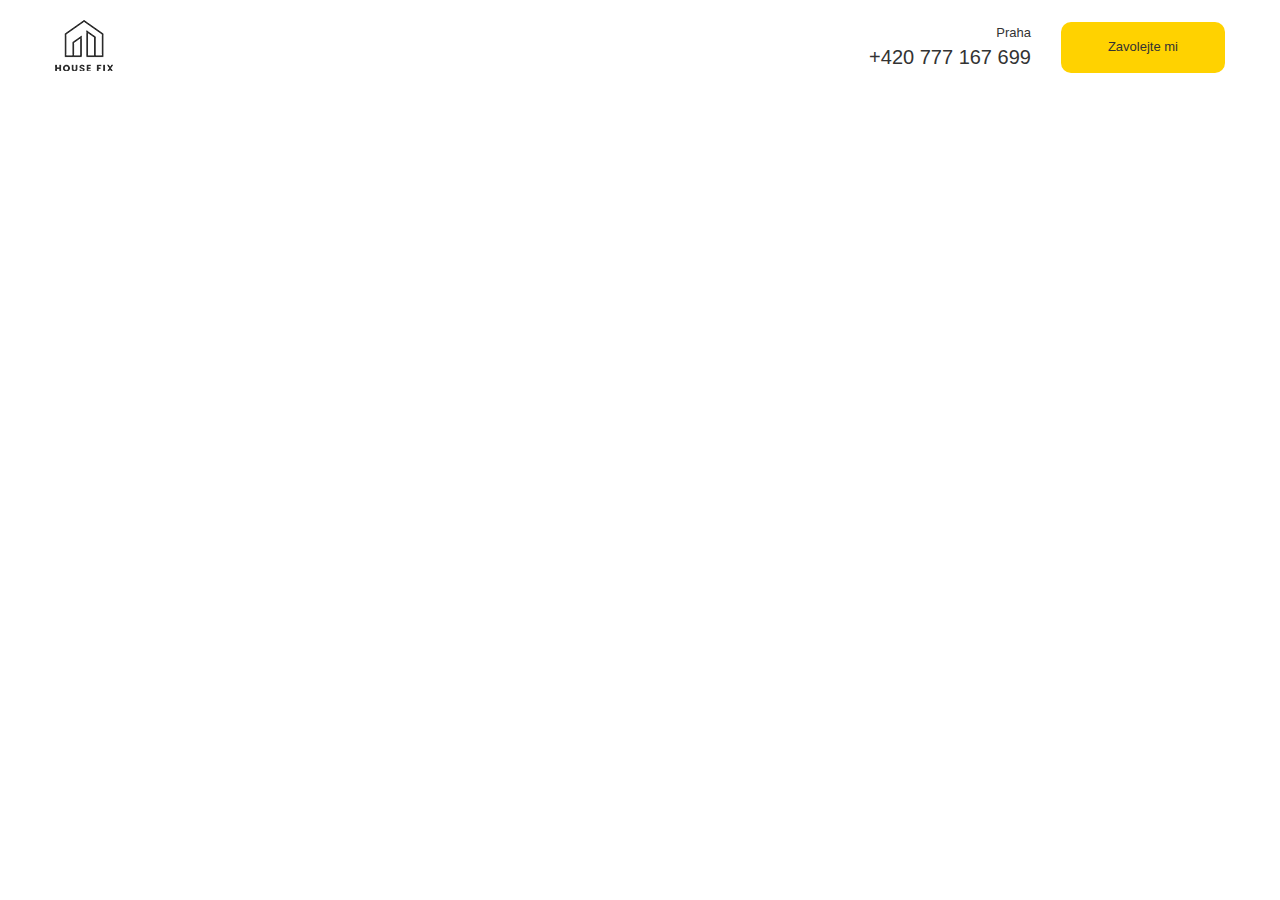
==== src/index.html @ c39a49cf "Vytvoření struktury headru, napojení normalize.css, kodovaní webu a responzivita" ====
<!DOCTYPE html>
<html lang="cz">
<head>
    <meta charset="UTF-8">
    <meta http-equiv="X-UA-Compatible" content="IE=edge">
    <meta name="viewport" content="width=device-width, initial-scale=1.0">
    <title>HouseFix</title>
    <link rel="stylesheet" href="css/normalize.css">
    <link rel="stylesheet" href="css/style.css">
</head>
<body>
    <header class="header">
        <div class="container">
            <div class="header-block">
                <div class="header__logo">
                    <img src="img/Logo.png" alt="logo">
                </div>
                <div class="header__info">
                    <div class="header__contacts">
                        <span class="header__adress">Praha</span>
                        <a href="tel:+420777169" class="header__phone">+420 777 167 699</a>
                    </div>
                    <button class="button header__button">Zavolejte mi</button>
                </div>
            </div>
        </div>
    </header>
 
</body>
</html>
---- src/css/style.css ----
body {
  font-family: sans-serif;
}

img {
  max-width: 100%;
}

.container {
  max-width: 1170px;
  width: 96%;
  margin: auto;
}

.button {
  background-color: #ffd200;
  color: #333;
  border: none;
}

.header {
  padding: 20px 0px;
}
.header-block {
  display: flex;
  justify-content: space-between;
  align-items: center;
}
.header__info {
  display: flex;
  text-align: right;
}
.header__contacts {
  flex-direction: column;
  display: flex;
  justify-content: center;
}
@media (max-width: 640px) {
  .header__contacts {
    display: none;
  }
}
.header__adress {
  color: #333;
  font-size: 13px;
  font-weight: 400;
}
.header__phone {
  font-size: 20px;
  font-weight: 400;
  color: #333;
  text-decoration: none;
  display: block;
  margin-top: 5px;
}
.header__button {
  padding: 18px 47px;
  border-radius: 10px;
  margin-left: 30px;
  font-size: 13px;
}/*# sourceMappingURL=style.css.map */
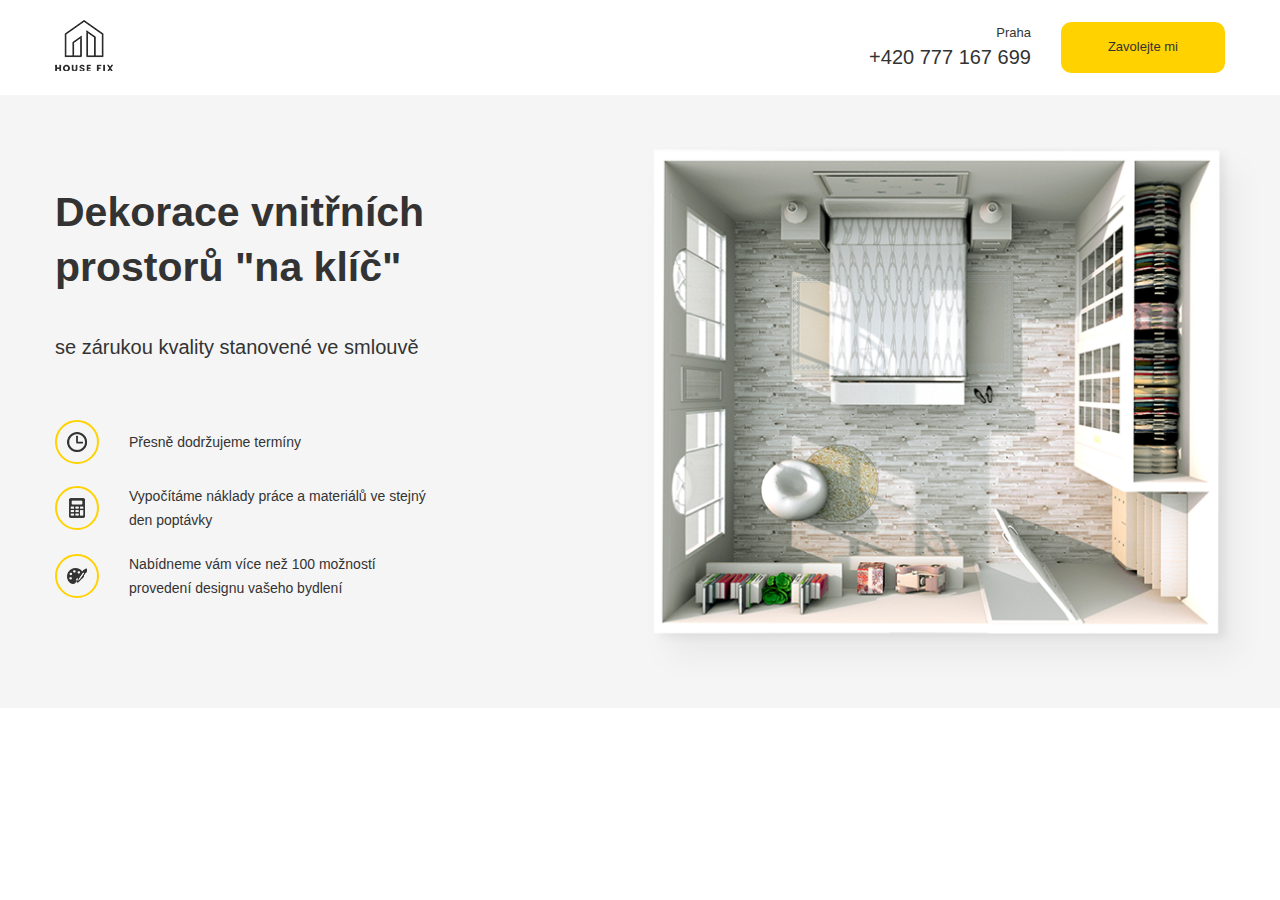
==== commit 12e2358e: "Hlavní stránku, front page, responzivitu" ====
--- a/src/index.html
+++ b/src/index.html
@@ -26,5 +26,45 @@
         </div>
     </header>
  
+    <main>
+        <section class="main">
+            <div class="container">
+                <div class="main-block">
+                    <div class="main-text">
+                        <h1 class="main-text__title">Dekorace vnitřních prostorů "na klíč"</h1>
+                        <span class="main-text__subtitle">se zárukou kvality stanovené ve smlouvě</span>
+                        <ul class="main-list">
+                            <li class="main-list__item">
+                                <div class="main-list__image">
+                                    <img src="img/clock.png" alt="hodiny">
+                                </div>
+                                <span class="main-list__text">Přesně dodržujeme termíny</span>
+                            </li>
+                            <li class="main-list__item">
+                                <div class="main-list__image">
+                                    <img src="img/calculator.png" alt="kalkulačka">
+                                </div>
+                                <span class="main-list__text">Vypočítáme náklady práce 
+                                     a materiálů ve stejný den poptávky 
+                                    </span>
+                            </li>
+                            <li class="main-list__item">
+                                <div class="main-list__image">
+                                    <img src="img/paint.png" alt="malovani">
+                                </div>
+                                <span class="main-list__text">Nabídneme vám více než 100 možností
+                                  provedení designu vašeho bydlení
+                                    </span>
+                            </li>
+                            
+                        </ul>
+                    </div>
+                    <div class="main-image">
+                        <img src="/src/img/main-image.png" alt="Rozpoložení bytu">
+                    </div>
+                </div>
+            </div>
+        </section>
+    </main>
 </body>
 </html>--- a/src/css/style.css
+++ b/src/css/style.css
@@ -58,4 +58,103 @@
   border-radius: 10px;
   margin-left: 30px;
   font-size: 13px;
+}
+
+.main {
+  background-color: #f5f5f5;
+}
+.main-block {
+  display: flex;
+  padding: 40px 0 15px 0;
+}
+@media (max-width: 1200px) {
+  .main-block {
+    flex-direction: column;
+  }
+}
+.main-text {
+  flex-basis: 50%;
+}
+@media (max-width: 1200px) {
+  .main-text {
+    margin-bottom: 30px;
+  }
+}
+.main-text__title {
+  color: #333;
+  font-size: 41px;
+  padding-right: 200px;
+  line-height: 55px;
+  margin: 50px 0 20px 0px;
+}
+@media (max-width: 1200px) {
+  .main-text__title {
+    padding-right: 10px;
+  }
+}
+@media (max-width: 640px) {
+  .main-text__title {
+    font-size: 30px;
+    line-height: 1.4;
+  }
+}
+.main-text__subtitle {
+  color: #333;
+  font-size: 20px;
+  line-height: 65px;
+}
+@media (max-width: 640px) {
+  .main-text__subtitle {
+    font-size: 16px;
+    line-height: 1.4;
+  }
+}
+.main-image {
+  margin-right: -45px;
+}
+@media (max-width: 1200px) {
+  .main-image {
+    width: 100%;
+  }
+}
+.main-list {
+  margin: 40px 0 0 0;
+  padding: 0;
+}
+@media (max-width: 640px) {
+  .main-list {
+    margin: 30px 0 0 0;
+  }
+}
+.main-list__item {
+  display: flex;
+  align-items: center;
+  margin-bottom: 20px;
+}
+@media (max-width: 640px) {
+  .main-list__item {
+    margin-bottom: 15px;
+  }
+}
+.main-list__image {
+  width: 40px;
+  height: 40px;
+  border: 2px solid #ffd200;
+  border-radius: 50px;
+  display: flex;
+  align-items: center;
+  justify-content: center;
+  margin-right: 30px;
+}
+.main-list__text {
+  font-size: 14px;
+  line-height: 24px;
+  color: #333;
+  max-width: 300px;
+}
+@media (max-width: 640px) {
+  .main-list__text {
+    font-size: 12px;
+    min-width: 250px;
+  }
 }/*# sourceMappingURL=style.css.map */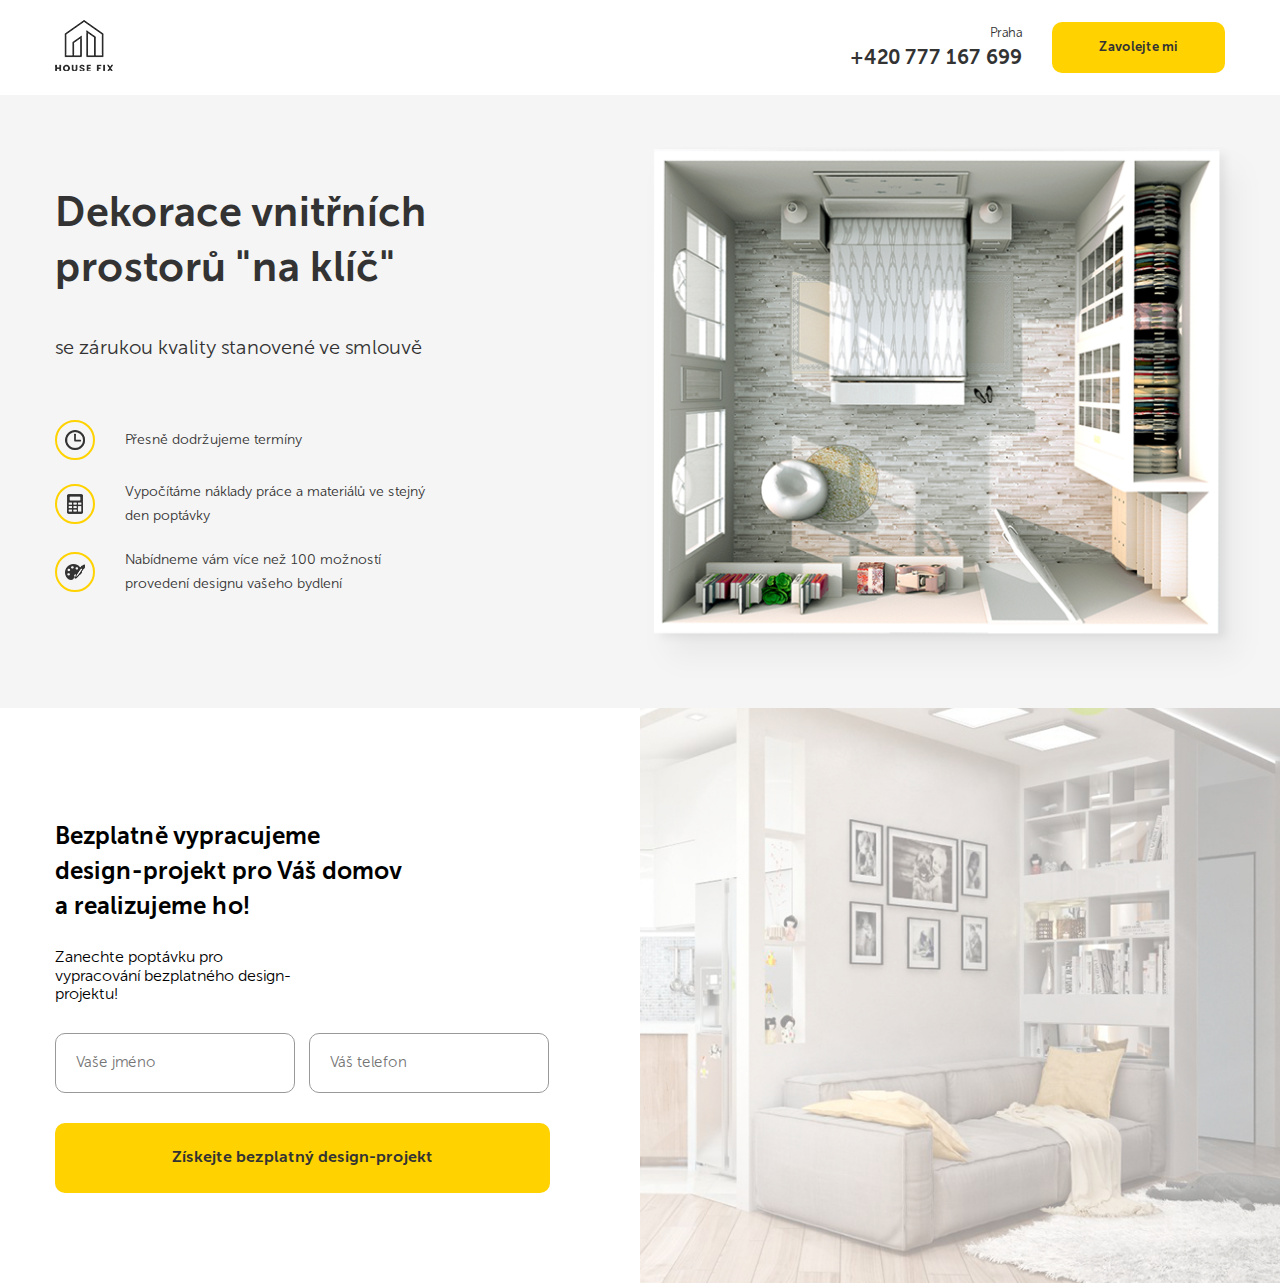
==== commit c6e36c1c: "Kodovani sekse s nabídkou, mobilni verze" ====
--- a/src/index.html
+++ b/src/index.html
@@ -65,6 +65,31 @@
                 </div>
             </div>
         </section>
+        <section class="offer">
+            <div class="container">
+                <div class="offer-block">
+                    <div class="offer-text">
+                        <h2 class="offer-title">
+                            Bezplatně vypracujeme  design-projekt pro Váš domov a realizujeme ho!
+                        </h2>
+                        <span class="offer-subtitle">
+                            Zanechte poptávku pro vypracování bezplatného design-projektu!
+                        </span>
+                        <form action="#" class="form offer-form">
+                            <input type="text" class="input offer__input" placeholder="Vaše jméno">
+                            <input type="tel" class="input offer__input" placeholder="Váš telefon">
+                            <button class="button offer__button">
+                                Získejte bezplatný design-projekt
+                            </button>
+                        </form>
+
+
+
+                    </div>
+                    <div class="offer-image"></div>
+                </div>
+            </div>
+        </section>
     </main>
 </body>
 </html>--- a/src/css/style.css
+++ b/src/css/style.css
@@ -1,5 +1,24 @@
+@font-face {
+  font-family: "Museo Sans Light";
+  src: url("../fonts/MuseoSansCyrl-300.eot");
+  src: url("../fonts/MuseoSansCyrl-300.eot?#iefix") format("embedded-opentype"), url("../fonts/MuseoSansCyrl-300.woff") format("woff"), url("../fonts/MuseoSansCyrl-300.ttf") format("truetype");
+  font-weight: normal;
+  font-style: normal;
+}
+@font-face {
+  font-family: "Museo Sans Bold";
+  src: url("../fonts/MuseoSansCyrl-700.eot");
+  src: url("../fonts/MuseoSansCyrl-700.eot?#iefix") format("embedded-opentype"), url("../fonts/MuseoSansCyrl-700.woff") format("woff"), url("../fonts/MuseoSansCyrl-700.ttf") format("truetype");
+  font-weight: normal;
+  font-style: normal;
+}
+* {
+  box-sizing: border-box;
+}
+
 body {
-  font-family: sans-serif;
+  font-family: "Museo Sans Light", sans-serif;
+  font-weight: 300;
 }
 
 img {
@@ -16,6 +35,22 @@
   background-color: #ffd200;
   color: #333;
   border: none;
+  padding: 18px 47px;
+  border-radius: 10px;
+  cursor: pointer;
+  font-family: "Museo Sans Bold", sans-serif;
+  font-weight: 700;
+}
+.button:hover {
+  background-color: #ffe466;
+}
+
+.input {
+  border: 1px solid #999999;
+  padding: 20px;
+  border-radius: 10px;
+  font-size: 15px;
+  margin-bottom: 30px;
 }
 
 .header {
@@ -52,6 +87,8 @@
   text-decoration: none;
   display: block;
   margin-top: 5px;
+  font-family: "Museo Sans Bold", sans-serif;
+  font-weight: 700;
 }
 .header__button {
   padding: 18px 47px;
@@ -83,6 +120,8 @@
 .main-text__title {
   color: #333;
   font-size: 41px;
+  font-family: "Museo Sans Bold", sans-serif;
+  font-weight: 700;
   padding-right: 200px;
   line-height: 55px;
   margin: 50px 0 20px 0px;
@@ -130,6 +169,9 @@
   display: flex;
   align-items: center;
   margin-bottom: 20px;
+}
+.main-list__item:last-child {
+  margin-bottom: 0;
 }
 @media (max-width: 640px) {
   .main-list__item {
@@ -157,4 +199,84 @@
     font-size: 12px;
     min-width: 250px;
   }
+}
+
+.offer {
+  padding: 90px 0;
+  background: url("../img/offer-bg.jpg") no-repeat;
+  background-position: center right;
+  background-size: contain;
+  position: relative;
+}
+@media (max-width: 1220px) {
+  .offer {
+    background-size: cover;
+  }
+}
+@media (max-width: 768px) {
+  .offer {
+    background: #fff;
+  }
+}
+.offer::before {
+  content: "";
+  width: 50%;
+  height: 100%;
+  position: absolute;
+  background-color: white;
+  top: 0;
+  left: 0;
+}
+.offer-block {
+  width: 50%;
+  padding-right: 90px;
+  display: flex;
+  position: relative;
+}
+@media (max-width: 768px) {
+  .offer-block {
+    width: 100%;
+    padding-right: 0;
+  }
+}
+.offer-title {
+  font-size: 24px;
+  line-height: 35px;
+  font-family: "Museo Sans Bold", sans-serif;
+  font-weight: 700;
+  max-width: 350px;
+  margin-bottom: 25px;
+}
+.offer-subtitle {
+  display: inline-block;
+  font-size: 16px;
+  max-width: 240px;
+  margin-bottom: 30px;
+}
+.offer__input {
+  width: 240px;
+  margin-bottom: 30px;
+}
+@media (max-width: 1220px) {
+  .offer__input {
+    width: 100%;
+    margin-bottom: 15px;
+  }
+}
+.offer__input:first-child {
+  margin-right: 10px;
+}
+.offer__button {
+  width: 100%;
+  min-height: 70px;
+}
+@media (max-width: 1220px) {
+  .offer__button {
+    font-size: 13px;
+  }
+}
+@media (max-width: 768px) {
+  .offer__button {
+    font-size: 16px;
+  }
 }/*# sourceMappingURL=style.css.map */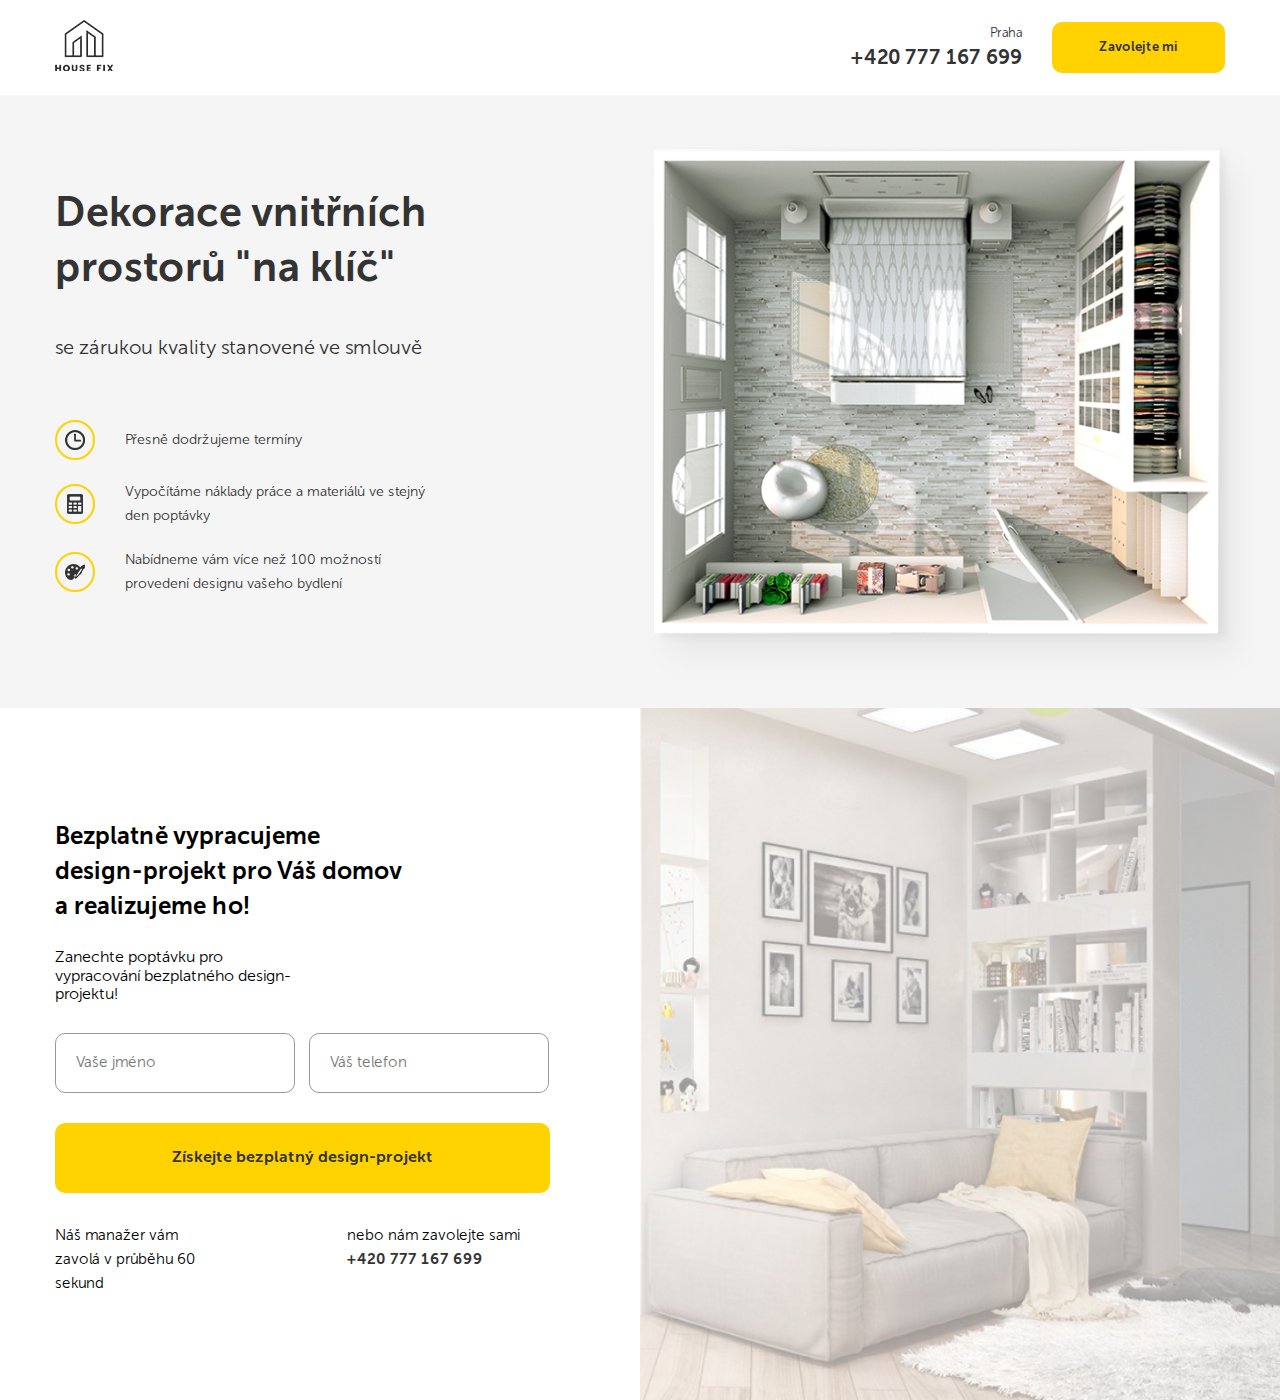
==== commit 20040bce: "Sekce offer-info, domaci ukol" ====
--- a/src/index.html
+++ b/src/index.html
@@ -82,7 +82,17 @@
                                 Získejte bezplatný design-projekt
                             </button>
                         </form>
-
+                        <div class="offer-info">
+                            <p class="p offer__p">Náš manažer vám zavolá 
+                                v průběhu 60 sekund 
+                            </p>
+                            <div class="offer-contacts">
+                                <span class="span offer__span">
+                                    nebo nám zavolejte sami
+                                </span>
+                                <a href="tel:+420777169" class="offer__phone">+420 777 167 699</a>
+                            </div>
+                        </div>
 
 
                     </div>
--- a/src/css/style.css
+++ b/src/css/style.css
@@ -279,4 +279,37 @@
   .offer__button {
     font-size: 16px;
   }
+}
+.offer-info {
+  display: flex;
+  justify-content: space-between;
+}
+@media (max-width: 1200px) {
+  .offer-info {
+    display: block;
+  }
+}
+.offer__p {
+  width: 50%;
+  margin-top: 30px;
+  font-size: 15px;
+  line-height: 24px;
+  max-width: 170px;
+}
+.offer__span {
+  display: block;
+  font-size: 15px;
+  line-height: 24px;
+}
+.offer-contacts {
+  margin-top: 30px;
+  margin-right: 30px;
+}
+.offer__phone {
+  text-decoration: none;
+  font-size: 15px;
+  line-height: 24px;
+  color: #333;
+  font-family: "Museo Sans Bold", sans-serif;
+  font-weight: 700;
 }/*# sourceMappingURL=style.css.map */